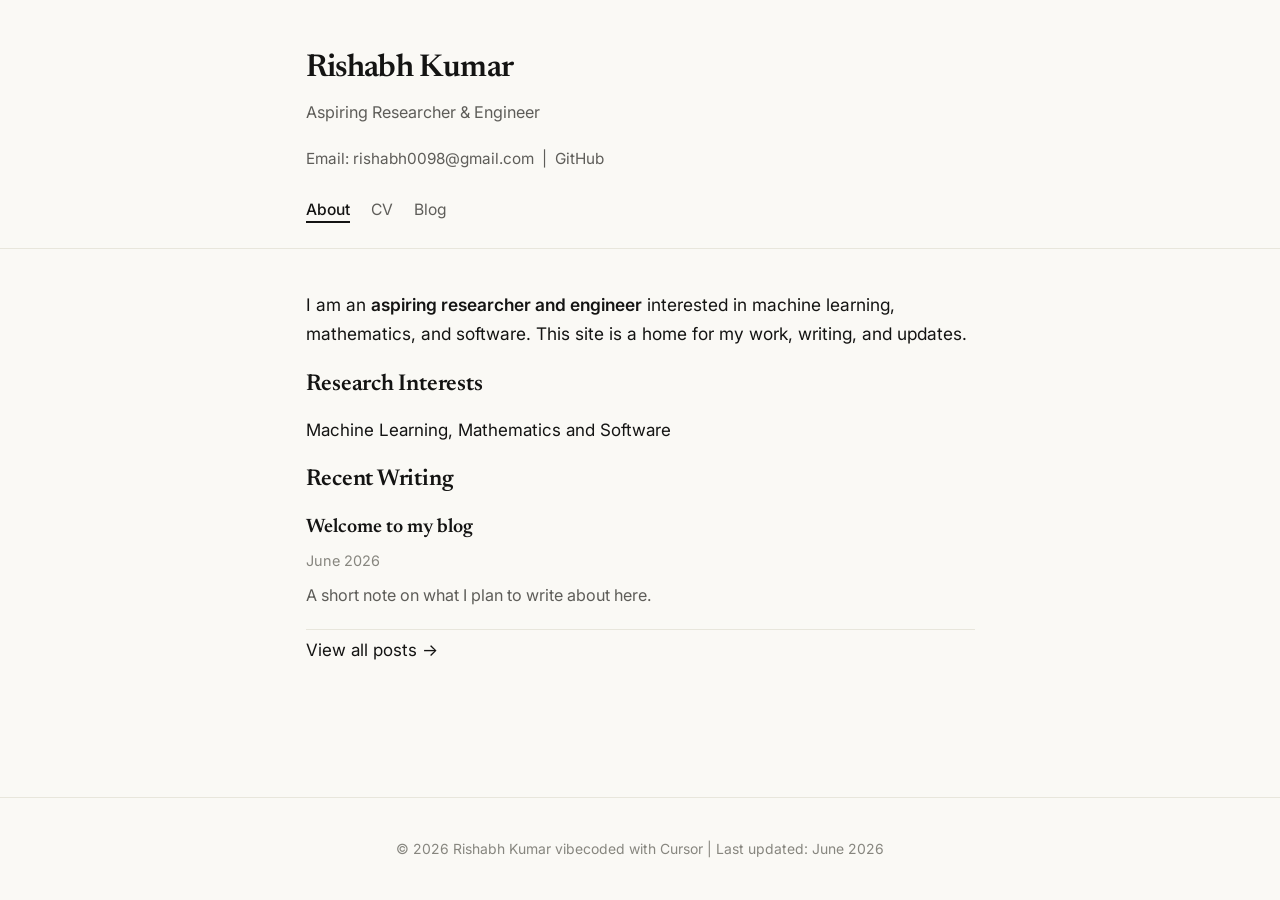
==== index.html @ 58a2d756 "Update site footer with Cursor credit and last updated date. Co-authored-by: Cursor <cursoragent@cur" ====
<!DOCTYPE html>
<html lang="en">
<head>
  <meta charset="UTF-8">
  <meta name="viewport" content="width=device-width, initial-scale=1.0">
  <meta name="description" content="Rishabh Kumar — personal website">
  <title>Rishabh Kumar</title>
  <link rel="preconnect" href="https://fonts.googleapis.com">
  <link rel="preconnect" href="https://fonts.gstatic.com" crossorigin>
  <link href="https://fonts.googleapis.com/css2?family=Inter:ital,wght@0,400;0,500;0,600;1,400&family=Newsreader:ital,wght@0,400;0,600;1,400&display=swap" rel="stylesheet">
  <link rel="stylesheet" href="assets/css/style.css">
</head>
<body>
  <div class="page">
    <header class="site-header">
      <div class="container">
        <h1 class="site-title">Rishabh Kumar</h1>
        <p class="site-subtitle">
          <!-- Update with your current role and affiliation -->
          Aspiring Researcher &amp; Engineer
        </p>
        <p class="site-contact">
          Email: <a href="mailto:rishabh0098@gmail.com">rishabh0098@gmail.com</a>
          &nbsp;|&nbsp;
          <a href="https://github.com/rishabh0098" target="_blank" rel="noopener">GitHub</a>
        </p>
        <nav aria-label="Main navigation">
          <ul class="site-nav">
            <li><a href="index.html" class="active">About</a></li>
            <li><a href="cv.html">CV</a></li>
            <li><a href="blog/index.html">Blog</a></li>
          </ul>
        </nav>
      </div>
    </header>

    <main>
      <div class="container">
        <section class="intro-text">
          <p>
            <!-- Replace this with your own introduction -->
            I am an <strong>aspiring researcher and engineer</strong> interested in machine learning,
            mathematics, and software. This site is a home for my work, writing, and updates.
          </p>
        </section>

        <section>
          <h2>Research Interests</h2>
          <p>
            <!-- Customize as needed -->
            Machine Learning, Mathematics and Software
          </p>
        </section>

        <section>
          <h2>Recent Writing</h2>
          <ul class="blog-list">
            <li class="blog-item">
              <p class="blog-item-title">
                <a href="blog/posts/welcome.html">Welcome to my blog</a>
              </p>
              <p class="blog-item-date">June 2026</p>
              <p class="blog-item-excerpt">
                A short note on what I plan to write about here.
              </p>
            </li>
          </ul>
          <p><a href="blog/index.html">View all posts →</a></p>
        </section>
      </div>
    </main>

    <footer class="site-footer">
      <div class="container">
        <p>© 2026 Rishabh Kumar vibecoded with Cursor | Last updated: June 2026</p>
      </div>
    </footer>
  </div>
</body>
</html>
---- assets/css/style.css ----
/* Typography & palette — Anthropic-inspired, open-font alternatives */
:root {
  --text: #141413;
  --text-muted: #5e5d59;
  --text-light: #87867f;
  --link: #141413;
  --link-hover: #5e5d59;
  --border: #e8e6dc;
  --bg: #faf9f5;
  --bg-card: #faf9f5;
  --max-width: 720px;
  --font-serif: "Newsreader", ui-serif, Georgia, "Times New Roman", serif;
  --font-sans: "Inter", ui-sans-serif, system-ui, -apple-system, BlinkMacSystemFont, sans-serif;
}

*,
*::before,
*::after {
  box-sizing: border-box;
}

html {
  font-size: 17px;
  scroll-behavior: smooth;
}

body {
  margin: 0;
  padding: 0;
  font-family: var(--font-sans);
  font-weight: 400;
  line-height: 1.65;
  color: var(--text);
  background: var(--bg);
  -webkit-font-smoothing: antialiased;
}

a {
  color: var(--link);
  text-decoration: none;
  transition: color 0.15s ease;
}

a:hover {
  color: var(--link-hover);
  text-decoration: underline;
}

/* Layout */
.page {
  min-height: 100vh;
  display: flex;
  flex-direction: column;
}

.container {
  width: 100%;
  max-width: var(--max-width);
  margin: 0 auto;
  padding: 0 1.5rem;
}

/* Header & nav */
.site-header {
  padding: 2.5rem 0 1.5rem;
  border-bottom: 1px solid var(--border);
  background: var(--bg-card);
}

.site-title {
  font-family: var(--font-serif);
  font-size: 1.85rem;
  font-weight: 600;
  margin: 0 0 0.35rem;
  letter-spacing: -0.02em;
}

.site-subtitle {
  font-size: 0.95rem;
  color: var(--text-muted);
  margin: 0 0 1.25rem;
  line-height: 1.5;
}

.site-contact {
  font-size: 0.9rem;
  color: var(--text-muted);
  margin: 0 0 1.5rem;
}

.site-contact a {
  color: var(--text-muted);
}

.site-contact a:hover {
  color: var(--link);
}

.site-nav {
  display: flex;
  flex-wrap: wrap;
  gap: 0.25rem 1.25rem;
  list-style: none;
  margin: 0;
  padding: 0;
  font-size: 0.92rem;
}

.site-nav a {
  color: var(--text-muted);
  text-decoration: none;
  padding-bottom: 0.15rem;
  border-bottom: 2px solid transparent;
}

.site-nav a:hover {
  color: var(--text);
  text-decoration: none;
}

.site-nav a.active {
  color: var(--text);
  font-weight: 500;
  border-bottom-color: var(--text);
}

/* Main content */
main {
  flex: 1;
  padding: 2.5rem 0 3rem;
}

main h2 {
  font-family: var(--font-serif);
  font-size: 1.35rem;
  font-weight: 600;
  margin: 2rem 0 0.75rem;
  letter-spacing: -0.01em;
}

main h2:first-child {
  margin-top: 0;
}

main p {
  margin: 0 0 1rem;
}

main ul {
  margin: 0 0 1rem;
  padding-left: 1.25rem;
}

main li {
  margin-bottom: 0.35rem;
}

.intro-text {
  font-size: 1.02rem;
}

.intro-text strong {
  font-weight: 600;
}

/* CV sections */
.cv-section {
  margin-bottom: 2rem;
}

.cv-section h2 {
  border-bottom: 1px solid var(--border);
  padding-bottom: 0.4rem;
}

.cv-entry {
  margin-bottom: 1.25rem;
}

.cv-entry-title {
  font-weight: 600;
  margin: 0 0 0.15rem;
}

.cv-entry-role {
  margin: 0 0 0.15rem;
  color: var(--text);
}

.cv-entry-meta {
  font-size: 0.9rem;
  color: var(--text-muted);
  margin: 0 0 0.35rem;
}

.cv-entry-desc {
  margin: 0;
  font-size: 0.95rem;
}

/* Blog */
.blog-list {
  list-style: none;
  margin: 0;
  padding: 0;
}

.blog-item {
  padding: 1.25rem 0;
  border-bottom: 1px solid var(--border);
}

.blog-item:first-child {
  padding-top: 0;
}

.blog-item-title {
  font-family: var(--font-serif);
  font-size: 1.15rem;
  font-weight: 600;
  margin: 0 0 0.3rem;
}

.blog-item-title a {
  color: var(--text);
  text-decoration: none;
}

.blog-item-title a:hover {
  color: var(--link);
}

.blog-item-date {
  font-size: 0.85rem;
  color: var(--text-light);
  margin: 0 0 0.5rem;
}

.blog-item-excerpt {
  font-size: 0.95rem;
  color: var(--text-muted);
  margin: 0;
}

.blog-post-header {
  margin-bottom: 2rem;
}

.blog-post-title {
  font-family: var(--font-serif);
  font-size: 1.75rem;
  font-weight: 600;
  margin: 0 0 0.5rem;
  letter-spacing: -0.02em;
}

.blog-post-date {
  font-size: 0.9rem;
  color: var(--text-light);
  margin: 0;
}

.blog-post-content h2 {
  font-size: 1.2rem;
}

.blog-post-content h3 {
  font-family: var(--font-serif);
  font-size: 1.05rem;
  font-weight: 600;
  margin: 1.5rem 0 0.5rem;
}

.back-link {
  display: inline-block;
  font-size: 0.9rem;
  margin-bottom: 1.5rem;
  color: var(--text-muted);
}

.back-link:hover {
  color: var(--link);
}

/* Footer */
.site-footer {
  padding: 1.5rem 0;
  border-top: 1px solid var(--border);
  font-size: 0.82rem;
  color: var(--text-light);
  text-align: center;
  background: var(--bg-card);
}

/* Responsive */
@media (max-width: 600px) {
  html {
    font-size: 16px;
  }

  .site-header {
    padding: 1.75rem 0 1.25rem;
  }

  .site-title {
    font-size: 1.55rem;
  }

  main {
    padding: 2rem 0 2.5rem;
  }
}
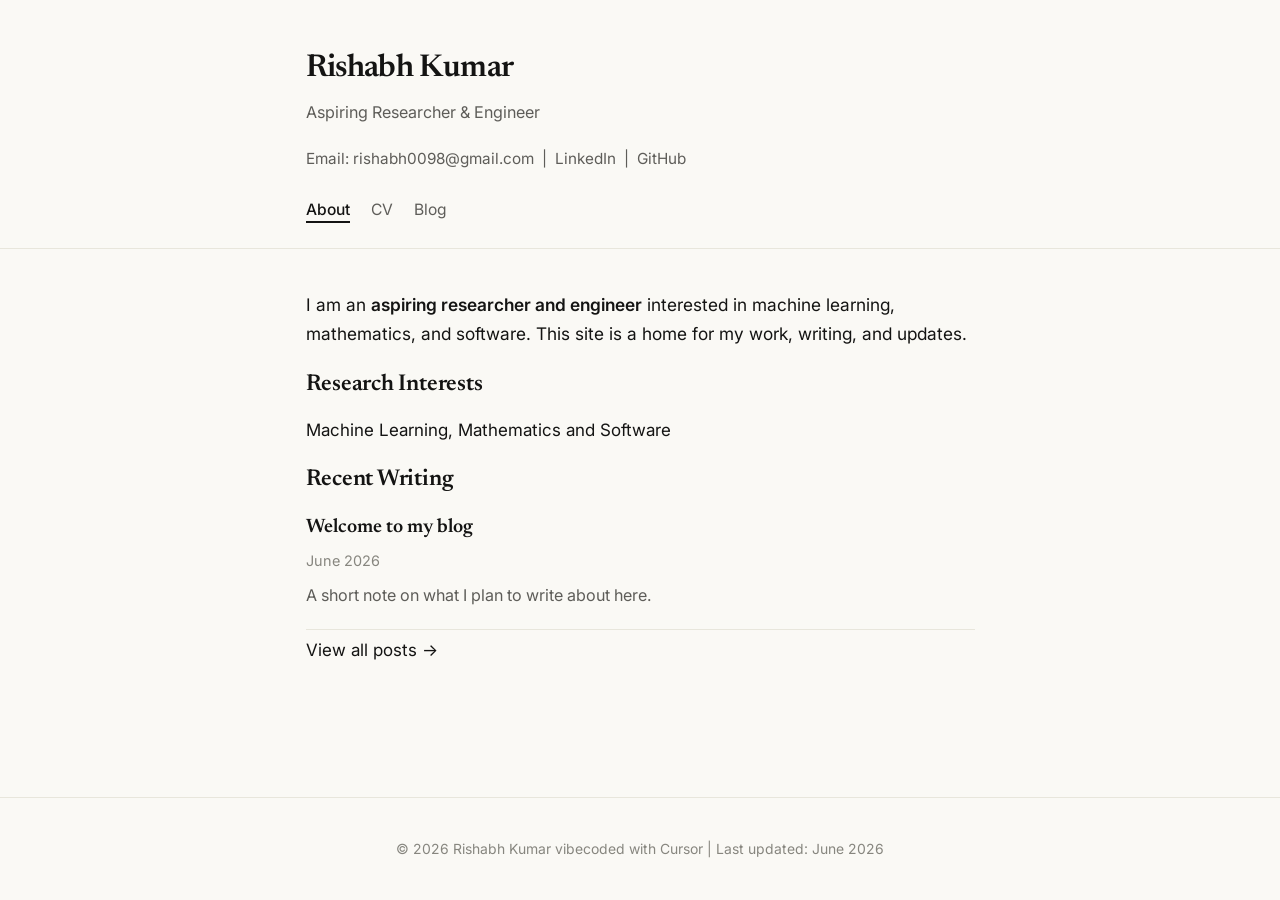
==== commit b8ae3142: "Add LinkedIn profile link to site contact section. Co-authored-by: Cursor <cursoragent@cursor.com>" ====
--- a/index.html
+++ b/index.html
@@ -21,6 +21,8 @@
         </p>
         <p class="site-contact">
           Email: <a href="mailto:rishabh0098@gmail.com">rishabh0098@gmail.com</a>
+          &nbsp;|&nbsp;
+          <a href="https://www.linkedin.com/in/rishabh0098/" target="_blank" rel="noopener">LinkedIn</a>
           &nbsp;|&nbsp;
           <a href="https://github.com/rishabh0098" target="_blank" rel="noopener">GitHub</a>
         </p>
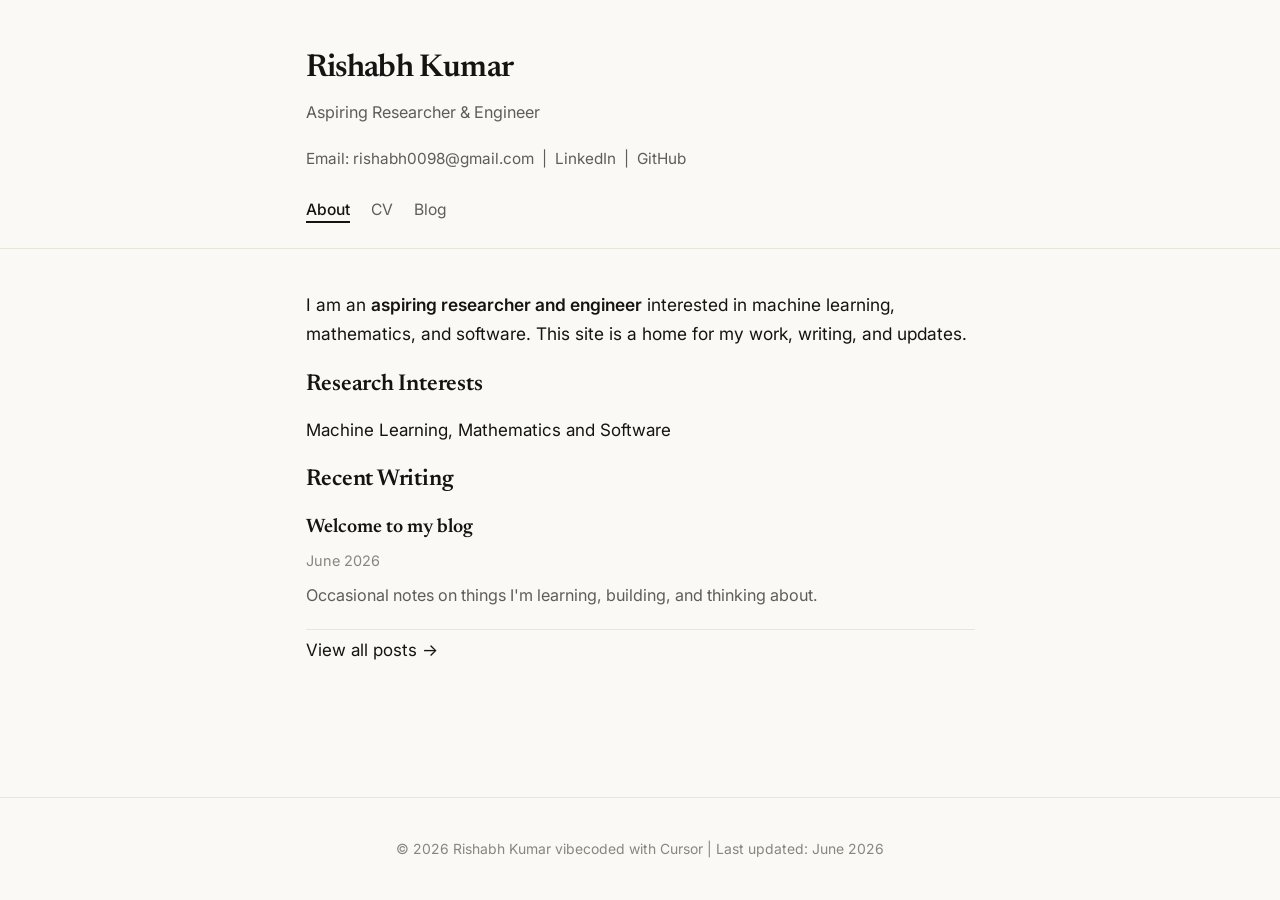
==== commit 49f76dc3: "Update welcome post with general blog intro copy. Replace placeholder excerpts and remove internal d" ====
--- a/index.html
+++ b/index.html
@@ -63,7 +63,7 @@
               </p>
               <p class="blog-item-date">June 2026</p>
               <p class="blog-item-excerpt">
-                A short note on what I plan to write about here.
+                Occasional notes on things I'm learning, building, and thinking about.
               </p>
             </li>
           </ul>
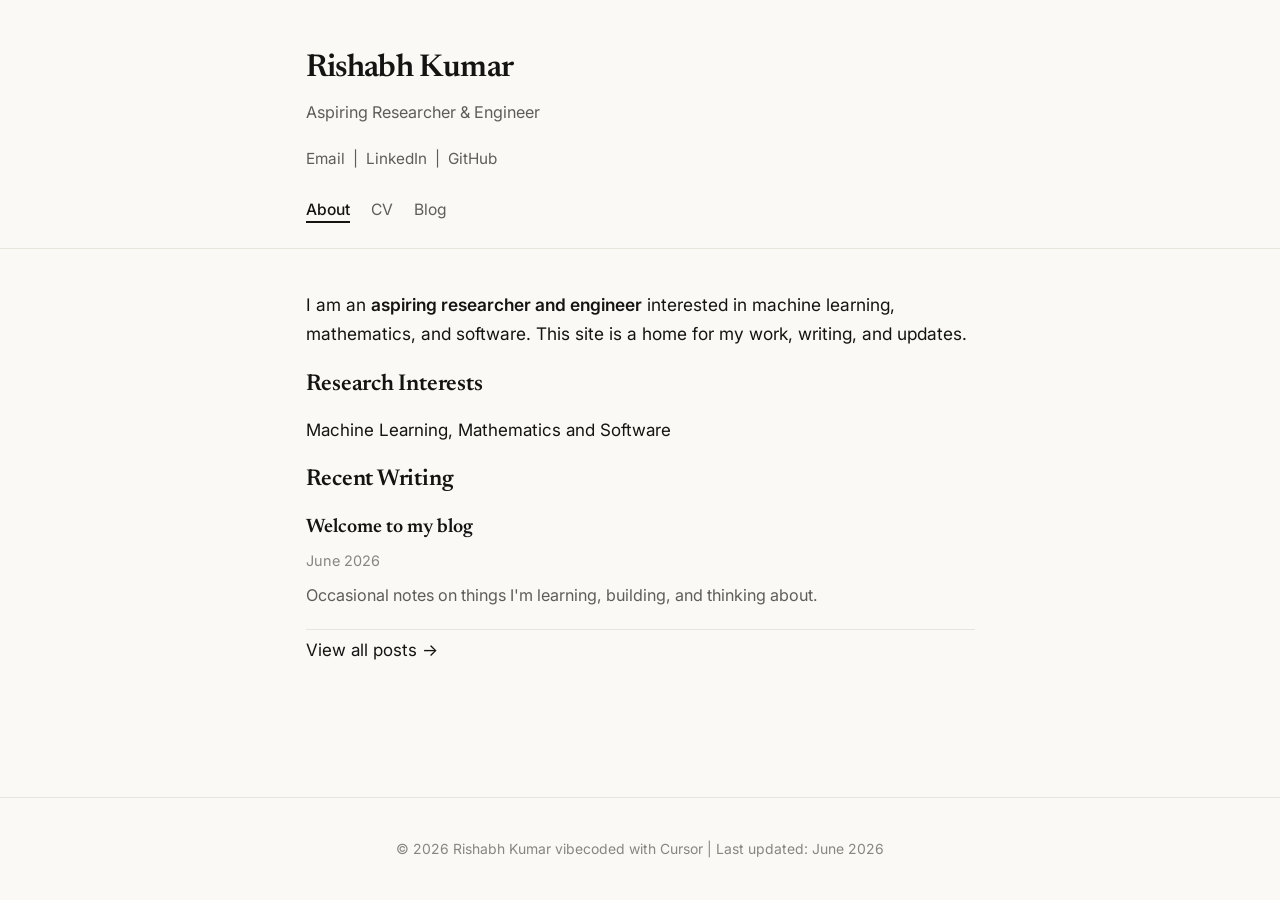
==== commit 9b1a4ebf: "Simplify contact links and blog post layout. Show Email as a link label instead of the address, and " ====
--- a/index.html
+++ b/index.html
@@ -20,7 +20,7 @@
           Aspiring Researcher &amp; Engineer
         </p>
         <p class="site-contact">
-          Email: <a href="mailto:rishabh0098@gmail.com">rishabh0098@gmail.com</a>
+          <a href="mailto:rishabh0098@gmail.com">Email</a>
           &nbsp;|&nbsp;
           <a href="https://www.linkedin.com/in/rishabh0098/" target="_blank" rel="noopener">LinkedIn</a>
           &nbsp;|&nbsp;
--- a/assets/css/style.css
+++ b/assets/css/style.css
@@ -187,6 +187,30 @@
   color: var(--text);
 }
 
+.cv-entry-roles {
+  list-style: none;
+  margin: 0.35rem 0 0;
+  padding: 0;
+}
+
+.cv-entry-roles li {
+  margin-bottom: 0.5rem;
+}
+
+.cv-entry-roles li:last-child {
+  margin-bottom: 0;
+}
+
+.cv-entry-roles .cv-entry-role {
+  display: block;
+  margin: 0;
+}
+
+.cv-entry-roles .cv-entry-meta {
+  display: block;
+  margin: 0.1rem 0 0;
+}
+
 .cv-entry-meta {
   font-size: 0.9rem;
   color: var(--text-muted);
@@ -276,6 +300,10 @@
   font-size: 0.9rem;
   margin-bottom: 1.5rem;
   color: var(--text-muted);
+}
+
+.blog-post-page main {
+  padding-top: 2.5rem;
 }
 
 .back-link:hover {
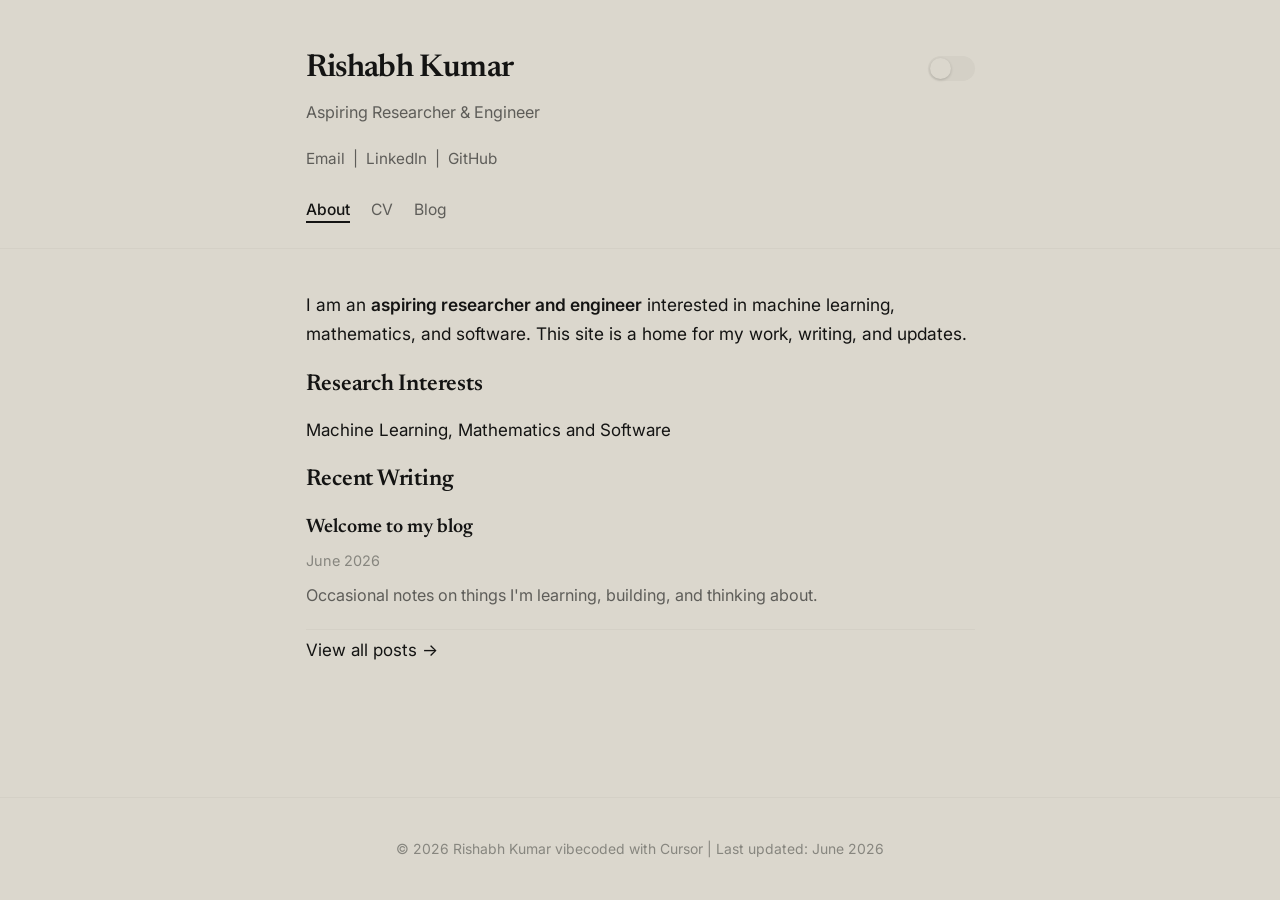
==== commit 2c4a987b: "Add dark/light theme toggle with softened palette. Introduce a switch aligned with the site title, p" ====
--- a/index.html
+++ b/index.html
@@ -3,18 +3,28 @@
 <head>
   <meta charset="UTF-8">
   <meta name="viewport" content="width=device-width, initial-scale=1.0">
+  <script src="assets/js/theme-init.js"></script>
   <meta name="description" content="Rishabh Kumar — personal website">
   <title>Rishabh Kumar</title>
   <link rel="preconnect" href="https://fonts.googleapis.com">
   <link rel="preconnect" href="https://fonts.gstatic.com" crossorigin>
   <link href="https://fonts.googleapis.com/css2?family=Inter:ital,wght@0,400;0,500;0,600;1,400&family=Newsreader:ital,wght@0,400;0,600;1,400&display=swap" rel="stylesheet">
   <link rel="stylesheet" href="assets/css/style.css">
+  <script data-goatcounter="https://rishabh0098.goatcounter.com/count"
+          async src="//gc.zgo.at/count.js"></script>
 </head>
 <body>
   <div class="page">
     <header class="site-header">
       <div class="container">
-        <h1 class="site-title">Rishabh Kumar</h1>
+        <div class="site-title-row">
+          <h1 class="site-title">Rishabh Kumar</h1>
+          <button type="button" class="theme-toggle" role="switch" aria-checked="false" aria-label="Switch to dark mode">
+            <span class="theme-toggle-track">
+              <span class="theme-toggle-thumb"></span>
+            </span>
+          </button>
+        </div>
         <p class="site-subtitle">
           <!-- Update with your current role and affiliation -->
           Aspiring Researcher &amp; Engineer
@@ -78,5 +88,6 @@
       </div>
     </footer>
   </div>
+  <script src="assets/js/theme.js"></script>
 </body>
 </html>
--- a/assets/css/style.css
+++ b/assets/css/style.css
@@ -1,16 +1,29 @@
 /* Typography & palette — Anthropic-inspired, open-font alternatives */
 :root {
+  color-scheme: light;
   --text: #141413;
   --text-muted: #5e5d59;
   --text-light: #87867f;
   --link: #141413;
   --link-hover: #5e5d59;
-  --border: #e8e6dc;
-  --bg: #faf9f5;
-  --bg-card: #faf9f5;
+  --border: #d4d0c6;
+  --bg: #dbd7cd;
+  --bg-card: #dbd7cd;
   --max-width: 720px;
   --font-serif: "Newsreader", ui-serif, Georgia, "Times New Roman", serif;
   --font-sans: "Inter", ui-sans-serif, system-ui, -apple-system, BlinkMacSystemFont, sans-serif;
+}
+
+[data-theme="dark"] {
+  color-scheme: dark;
+  --text: #faf9f5;
+  --text-muted: #b0aea5;
+  --text-light: #87867f;
+  --link: #faf9f5;
+  --link-hover: #d1cfca;
+  --border: #4a4a47;
+  --bg: #252523;
+  --bg-card: #252523;
 }
 
 *,
@@ -67,12 +80,30 @@
   background: var(--bg-card);
 }
 
+.site-title-row {
+  display: flex;
+  justify-content: space-between;
+  align-items: center;
+  gap: 1rem;
+  margin-bottom: 0.35rem;
+}
+
 .site-title {
   font-family: var(--font-serif);
   font-size: 1.85rem;
   font-weight: 600;
-  margin: 0 0 0.35rem;
+  margin: 0;
   letter-spacing: -0.02em;
+}
+
+.site-title a {
+  color: inherit;
+  text-decoration: none;
+}
+
+.site-title a:hover {
+  color: var(--link-hover);
+  text-decoration: none;
 }
 
 .site-subtitle {
@@ -122,6 +153,58 @@
   color: var(--text);
   font-weight: 500;
   border-bottom-color: var(--text);
+}
+
+.theme-toggle {
+  flex-shrink: 0;
+  padding: 0;
+  border: none;
+  background: transparent;
+  cursor: pointer;
+  line-height: 0;
+}
+
+.theme-toggle:focus-visible .theme-toggle-track {
+  outline: 2px solid var(--text-muted);
+  outline-offset: 2px;
+}
+
+.theme-toggle-track {
+  position: relative;
+  display: block;
+  width: 2.75rem;
+  height: 1.5rem;
+  background: var(--border);
+  border-radius: 999px;
+  transition: background 0.2s ease;
+}
+
+.theme-toggle-thumb {
+  position: absolute;
+  top: 2px;
+  left: 2px;
+  width: calc(1.5rem - 4px);
+  height: calc(1.5rem - 4px);
+  background: var(--bg-card);
+  border-radius: 50%;
+  box-shadow: 0 1px 3px rgba(0, 0, 0, 0.18);
+  transition: transform 0.2s ease;
+}
+
+.theme-toggle[aria-checked="true"] .theme-toggle-track {
+  background: var(--text-muted);
+}
+
+.theme-toggle[aria-checked="true"] .theme-toggle-thumb {
+  transform: translateX(1.25rem);
+}
+
+.theme-toggle:hover .theme-toggle-track {
+  background: var(--text-light);
+}
+
+.theme-toggle[aria-checked="true"]:hover .theme-toggle-track {
+  background: var(--text);
 }
 
 /* Main content */
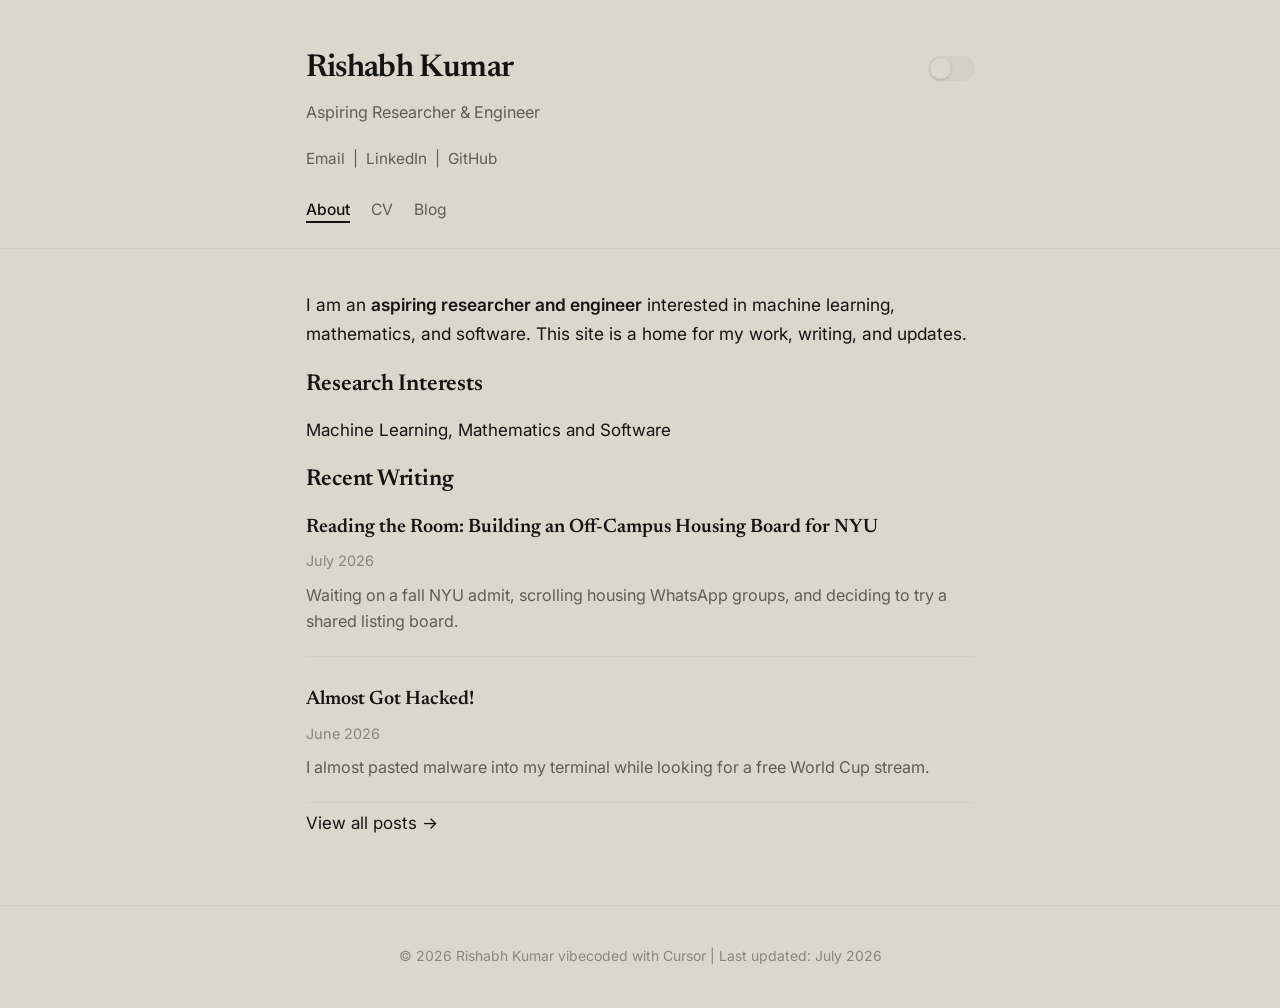
==== commit 38a6888a: "Add blog post on building the NYU off-campus housing board. Also underline in-post links so they rea" ====
--- a/index.html
+++ b/index.html
@@ -69,11 +69,20 @@
           <ul class="blog-list">
             <li class="blog-item">
               <p class="blog-item-title">
-                <a href="blog/posts/welcome.html">Welcome to my blog</a>
+                <a href="blog/posts/building-nyu-housing-portal.html">Reading the Room: Building an Off-Campus Housing Board for NYU</a>
+              </p>
+              <p class="blog-item-date">July 2026</p>
+              <p class="blog-item-excerpt">
+                Waiting on a fall NYU admit, scrolling housing WhatsApp groups, and deciding to try a shared listing board.
+              </p>
+            </li>
+            <li class="blog-item">
+              <p class="blog-item-title">
+                <a href="blog/posts/almost-got-hacked.html">Almost Got Hacked!</a>
               </p>
               <p class="blog-item-date">June 2026</p>
               <p class="blog-item-excerpt">
-                Occasional notes on things I'm learning, building, and thinking about.
+                I almost pasted malware into my terminal while looking for a free World Cup stream.
               </p>
             </li>
           </ul>
@@ -84,7 +93,7 @@
 
     <footer class="site-footer">
       <div class="container">
-        <p>© 2026 Rishabh Kumar vibecoded with Cursor | Last updated: June 2026</p>
+        <p>© 2026 Rishabh Kumar vibecoded with Cursor | Last updated: July 2026</p>
       </div>
     </footer>
   </div>
--- a/assets/css/style.css
+++ b/assets/css/style.css
@@ -8,10 +8,14 @@
   --link-hover: #5e5d59;
   --border: #d4d0c6;
   --bg: #dbd7cd;
-  --bg-card: #dbd7cd;
+  --code-block-bg: #d0ccc2;
+  --code-block-header-bg: #c8c4ba;
+  --code-block-copy-hover: rgba(20, 20, 19, 0.06);
+  --inline-code-bg: #c8c4ba;
   --max-width: 720px;
   --font-serif: "Newsreader", ui-serif, Georgia, "Times New Roman", serif;
   --font-sans: "Inter", ui-sans-serif, system-ui, -apple-system, BlinkMacSystemFont, sans-serif;
+  --font-mono: ui-monospace, SFMono-Regular, Menlo, Monaco, Consolas, "Liberation Mono", monospace;
 }
 
 [data-theme="dark"] {
@@ -23,7 +27,10 @@
   --link-hover: #d1cfca;
   --border: #4a4a47;
   --bg: #252523;
-  --bg-card: #252523;
+  --code-block-bg: #1e1e1c;
+  --code-block-header-bg: #2a2a28;
+  --code-block-copy-hover: rgba(250, 249, 245, 0.08);
+  --inline-code-bg: #353533;
 }
 
 *,
@@ -39,9 +46,7 @@
 
 body {
   margin: 0;
-  padding: 0;
   font-family: var(--font-sans);
-  font-weight: 400;
   line-height: 1.65;
   color: var(--text);
   background: var(--bg);
@@ -77,7 +82,7 @@
 .site-header {
   padding: 2.5rem 0 1.5rem;
   border-bottom: 1px solid var(--border);
-  background: var(--bg-card);
+  background: var(--bg);
 }
 
 .site-title-row {
@@ -98,7 +103,6 @@
 
 .site-title a {
   color: inherit;
-  text-decoration: none;
 }
 
 .site-title a:hover {
@@ -139,7 +143,6 @@
 
 .site-nav a {
   color: var(--text-muted);
-  text-decoration: none;
   padding-bottom: 0.15rem;
   border-bottom: 2px solid transparent;
 }
@@ -185,7 +188,7 @@
   left: 2px;
   width: calc(1.5rem - 4px);
   height: calc(1.5rem - 4px);
-  background: var(--bg-card);
+  background: var(--bg);
   border-radius: 50%;
   box-shadow: 0 1px 3px rgba(0, 0, 0, 0.18);
   transition: transform 0.2s ease;
@@ -267,7 +270,6 @@
 
 .cv-entry-role {
   margin: 0 0 0.15rem;
-  color: var(--text);
 }
 
 .cv-entry-roles {
@@ -300,11 +302,6 @@
   margin: 0 0 0.35rem;
 }
 
-.cv-entry-desc {
-  margin: 0;
-  font-size: 0.95rem;
-}
-
 /* Blog */
 .blog-list {
   list-style: none;
@@ -330,7 +327,6 @@
 
 .blog-item-title a {
   color: var(--text);
-  text-decoration: none;
 }
 
 .blog-item-title a:hover {
@@ -371,26 +367,148 @@
   font-size: 1.2rem;
 }
 
-.blog-post-content h3 {
-  font-family: var(--font-serif);
-  font-size: 1.05rem;
-  font-weight: 600;
-  margin: 1.5rem 0 0.5rem;
-}
-
-.back-link {
-  display: inline-block;
+.blog-post-content a {
+  text-decoration: underline;
+  text-underline-offset: 0.18em;
+  text-decoration-thickness: 1px;
+}
+
+.blog-post-content a:hover {
+  color: var(--link-hover);
+}
+
+.blog-post-page .site-title-row {
+  position: relative;
+  padding-bottom: 1.25rem;
+  margin-bottom: 0;
+}
+
+.blog-post-page .site-title-row::after,
+.blog-post-page .back-link::after {
+  content: "";
+  position: absolute;
+  left: 50%;
+  bottom: 0;
+  transform: translateX(-50%);
+  width: 100vw;
+  height: 1px;
+  background: var(--border);
+}
+
+.blog-post-page .back-link {
+  display: block;
   font-size: 0.9rem;
-  margin-bottom: 1.5rem;
-  color: var(--text-muted);
-}
-
-.blog-post-page main {
-  padding-top: 2.5rem;
-}
-
-.back-link:hover {
+  padding-top: 1.25rem;
+  padding-bottom: 1.25rem;
+  margin-bottom: 0;
+  position: relative;
+  color: var(--text-muted);
+}
+
+.blog-post-page .back-link:hover {
   color: var(--link);
+}
+
+.blog-post-page .blog-post-header {
+  margin-top: 2rem;
+}
+
+.blog-post-content code {
+  font-family: var(--font-mono);
+  font-size: 0.88em;
+  padding: 0.12em 0.38em;
+  border-radius: 0.3em;
+  background: var(--inline-code-bg);
+}
+
+.code-block {
+  margin: 0 0 1rem;
+  border: 1px solid var(--border);
+  border-radius: 0.65rem;
+  background: var(--code-block-bg);
+  overflow: hidden;
+}
+
+.code-block-header {
+  display: flex;
+  align-items: center;
+  justify-content: space-between;
+  gap: 0.75rem;
+  padding: 0.55rem 0.75rem;
+  border-bottom: 1px solid var(--border);
+  background: var(--code-block-header-bg);
+}
+
+.code-block-lang {
+  display: inline-flex;
+  align-items: center;
+  gap: 0.4rem;
+  font-family: var(--font-sans);
+  font-size: 0.82rem;
+  font-weight: 600;
+  color: var(--text);
+}
+
+.code-block-lang::before {
+  content: "</>";
+  font-family: var(--font-mono);
+  font-size: 0.78rem;
+  font-weight: 500;
+  color: var(--text-muted);
+}
+
+.code-block-copy {
+  display: inline-flex;
+  align-items: center;
+  justify-content: center;
+  width: 1.75rem;
+  height: 1.75rem;
+  padding: 0;
+  border: none;
+  border-radius: 0.35rem;
+  background: transparent;
+  color: var(--text-muted);
+  cursor: pointer;
+  transition: color 0.15s ease, background 0.15s ease;
+}
+
+.code-block-copy:hover {
+  color: var(--text);
+  background: var(--code-block-copy-hover);
+}
+
+.code-block-copy:focus-visible {
+  outline: 2px solid var(--text-muted);
+  outline-offset: 2px;
+}
+
+.code-block-copy svg {
+  width: 1rem;
+  height: 1rem;
+  fill: currentColor;
+}
+
+.code-block-copy.is-copied {
+  color: var(--text);
+}
+
+.code-block-body {
+  margin: 0;
+  padding: 0.85rem 1rem;
+  overflow-x: auto;
+  font-family: var(--font-mono);
+  font-size: 0.84rem;
+  line-height: 1.55;
+  color: var(--text);
+  background: transparent;
+}
+
+.code-block-body code {
+  font-size: inherit;
+  white-space: pre;
+  padding: 0;
+  border-radius: 0;
+  background: transparent;
 }
 
 /* Footer */
@@ -400,7 +518,7 @@
   font-size: 0.82rem;
   color: var(--text-light);
   text-align: center;
-  background: var(--bg-card);
+  background: var(--bg);
 }
 
 /* Responsive */
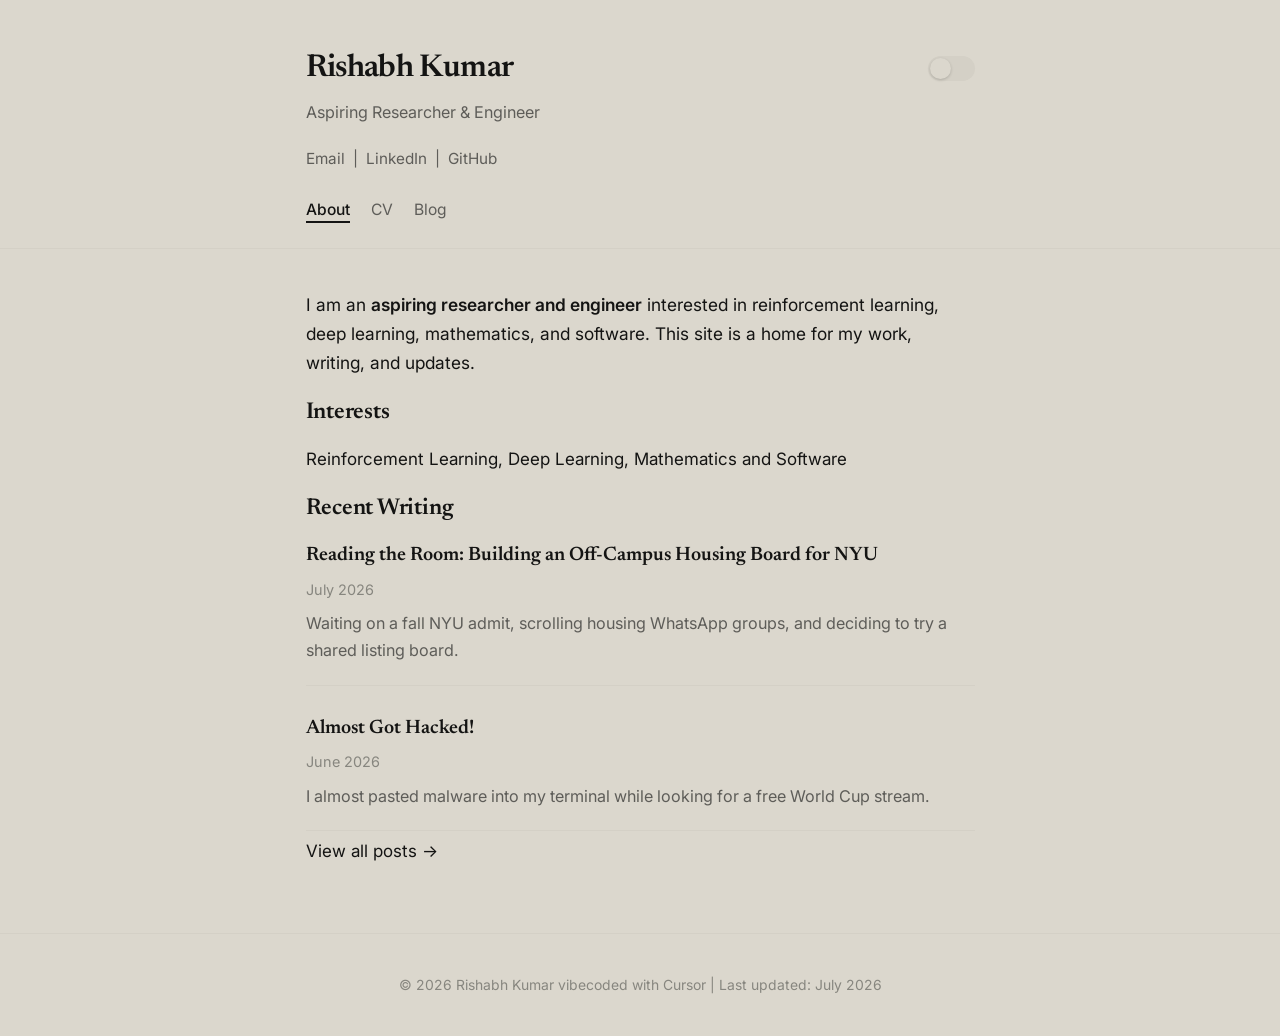
==== commit 281f66a1: "Update homepage interests to reinforce RL and deep learning focus." ====
--- a/index.html
+++ b/index.html
@@ -51,16 +51,16 @@
         <section class="intro-text">
           <p>
             <!-- Replace this with your own introduction -->
-            I am an <strong>aspiring researcher and engineer</strong> interested in machine learning,
-            mathematics, and software. This site is a home for my work, writing, and updates.
+            I am an <strong>aspiring researcher and engineer</strong> interested in reinforcement learning,
+            deep learning, mathematics, and software. This site is a home for my work, writing, and updates.
           </p>
         </section>
 
         <section>
-          <h2>Research Interests</h2>
+          <h2>Interests</h2>
           <p>
             <!-- Customize as needed -->
-            Machine Learning, Mathematics and Software
+            Reinforcement Learning, Deep Learning, Mathematics and Software
           </p>
         </section>
 
